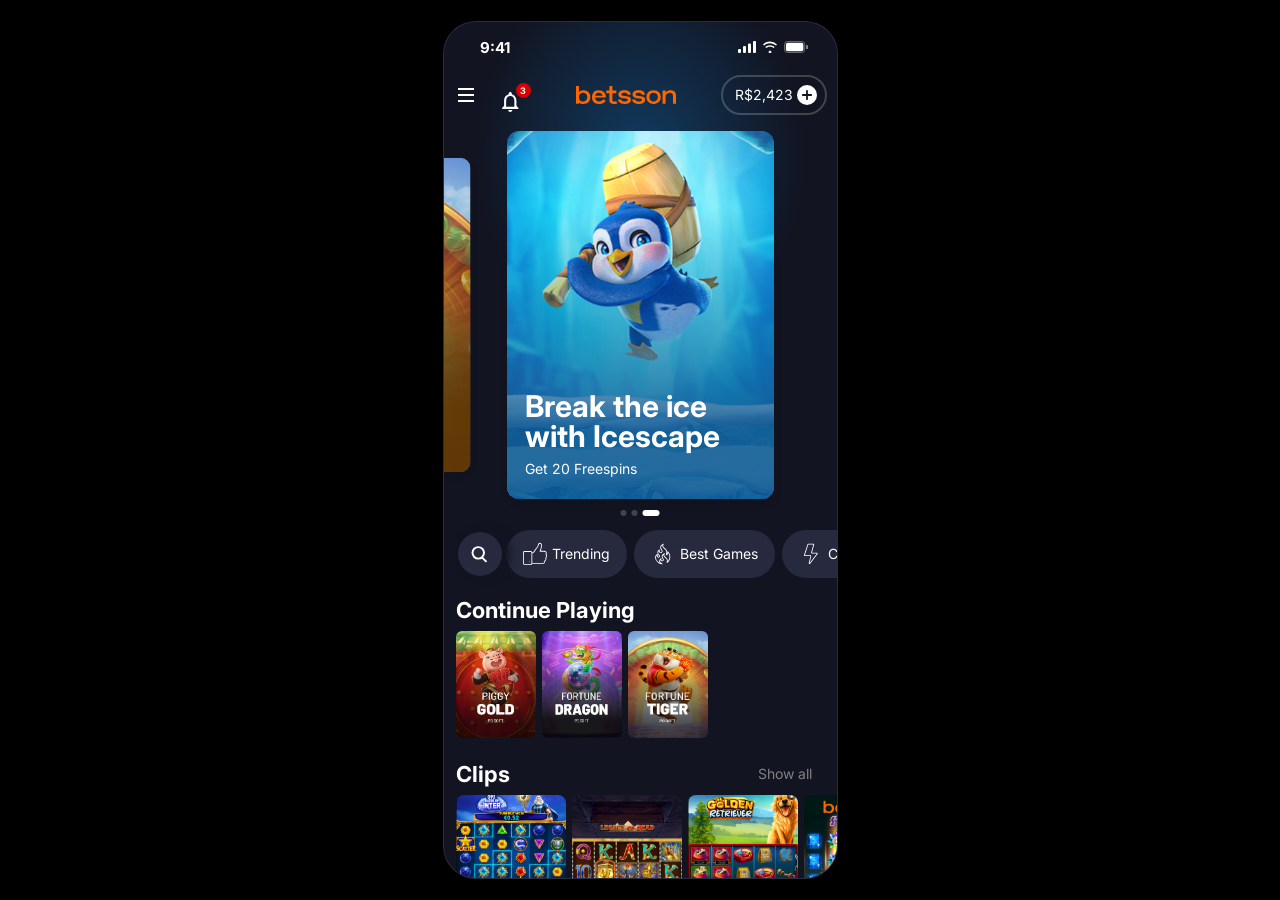
==== index.html @ bba32d08 "Add files via upload" ====
<!doctype html>
<html lang="en">
<head>
<meta charset="utf-8">
<meta name="viewport" content="width=device-width, initial-scale=1, viewport-fit=cover">
<title>Betsson Clips Prototype</title>
<link rel="preconnect" href="https://fonts.googleapis.com">
<link rel="preconnect" href="https://fonts.gstatic.com" crossorigin>
<link href="https://fonts.googleapis.com/css2?family=Inter:ital,wght@0,400;0,600;0,700;1,800&display=swap" rel="stylesheet">
<link rel="stylesheet" href="styles.css">
<script>if(/[?&]embed/.test(location.search))document.documentElement.classList.add("embed")</script>
</head>
<body>
<div class="phone" id="phone">

  <!-- Faux iOS status bar (desktop preview only) -->
  <div class="statusbar" aria-hidden="true">
    <b>9:41</b>
    <span class="sb-icons">
      <svg viewBox="0 0 18 12"><rect x="0" y="8" width="3" height="4" rx="1"/><rect x="5" y="5" width="3" height="7" rx="1"/><rect x="10" y="2.500" width="3" height="9.500" rx="1"/><rect x="15" y="0" width="3" height="12" rx="1"/></svg>
      <svg viewBox="0 0 16 12"><path d="M8 2.200c2.300 0 4.400.9 6 2.400l1-1.100A10.400 10.400 0 0 0 8 .6C5.200.6 2.700 1.600 1 3.500l1 1.100a8.500 8.500 0 0 1 6-2.400zm0 3.500c1.400 0 2.700.5 3.700 1.400l1-1.100A7 7 0 0 0 8 4.200c-1.800 0-3.500.7-4.700 1.800l1 1.100c1-.9 2.300-1.400 3.700-1.400zM8 9.200l1.800 2L8 12.200l-1.800-1z"/></svg>
      <svg viewBox="0 0 27 13"><rect x=".5" y=".5" width="22" height="12" rx="3.500" fill="none" stroke="currentColor" opacity=".4"/><rect x="2" y="2" width="19" height="9" rx="2"/><rect x="24" y="4.200" width="2" height="4.600" rx="1" opacity=".5"/></svg>
    </span>
  </div>

  <!-- ===================== LOBBY ===================== -->
  <main class="lobby" id="lobby">
    <div class="glow" aria-hidden="true"></div>

    <header class="hdr" id="hdr">
      <button class="hdr-btn" aria-label="Menu"><img src="assets/4217b28282eaf7f77b8cc112cfe71c7ecd130ad9.svg" alt=""></button>
      <button class="hdr-bell" aria-label="Notifications">
        <img src="assets/2a3a4ebcdc656366a4cdd5135ac4278b12d14680.svg" alt="">
        <i class="badge">3</i>
      </button>
      <div class="hdr-logo"><img src="assets/bee8d864a2beeeb0bd0342e78868a632bf529bc6.svg" alt="Betsson"></div>
      <button class="balance" aria-label="Balance">
        <span>R$2,423</span>
        <span class="add"><svg viewBox="0 0 20 20"><circle cx="10" cy="10" r="10"/><path d="M10 5.800v8.400M5.800 10h8.400" stroke="#121421" stroke-width="1.800" stroke-linecap="round"/></svg></span>
      </button>
    </header>

    <!-- hero carousel -->
    <section class="hero" id="hero">
      <div class="hero-track" id="heroTrack"></div>
      <div class="dots" id="dots"></div>
    </section>

    <!-- category navigation -->
    <nav class="cats" aria-label="Categories">
      <button class="cat-search" aria-label="Search"><img src="assets/6fe0626aa7426bbd5b0c4608267bcefa43ec1ac7.svg" alt=""></button>
      <div class="cat-list" id="catList"></div>
    </nav>

    <section class="block cont">
      <h2 class="h2">Continue Playing</h2>
      <div class="row row-cont" id="contRow"></div>
    </section>

    <section class="block">
      <div class="h2-row"><h2 class="h2">Clips</h2><a class="all">Show all</a></div>
      <div class="row row-clips" id="clipsRow"></div>
    </section>

    <section class="block">
      <div class="h2-row"><h2 class="h2">Best Games</h2><a class="all">Show all</a></div>
      <div class="row row-games" id="bestRow"></div>
    </section>

    <section class="block">
      <div class="h2-row"><h2 class="h2">Promotions</h2><a class="all">Show all</a></div>
      <div class="row row-promo" id="promoRow"></div>
    </section>

    <section class="block last">
      <div class="h2-row"><h2 class="h2">Top 10 on Betsson</h2></div>
      <div class="row row-top" id="topRow"></div>
    </section>
  </main>

  <!-- ===================== CLIP VIEWER ===================== -->
  <div class="viewer" id="viewer" aria-hidden="true">
    <div class="track" id="track"></div>

    <div class="v-head">
      <button class="v-back" id="closeBtn" aria-label="Close clips"><img src="assets/2dfc20a83c700fce0219f91fd32254f0a949a007.svg" alt=""></button>
      <span class="v-title">Betsson Clips</span>
      <button class="v-sound" id="soundBtn" aria-label="Toggle sound" aria-pressed="false"><svg id="soundIcon" viewBox="0 0 24 24"></svg></button>
    </div>

    
    <div class="burst" id="burst"><img src="assets/361287ce9d54f4c85c846cee9837850985438ed3.svg" alt=""></div>
    <!-- First-time swipe hint -->
    <div class="coach" id="coach" aria-hidden="true">
      <div class="coach-inner">
        <div class="swipe-ico" aria-hidden="true">
          <svg class="chev up" viewBox="0 0 24 24"><path d="M5 15l7-7 7 7"/></svg>
          <span class="dot"></span>
          <svg class="chev down" viewBox="0 0 24 24"><path d="M5 9l7 7 7-7"/></svg>
        </div>
        <b>Swipe up or down</b>
        <span>for more clips</span>
      </div>
    </div>

    <!-- Game info drawer -->
    <div class="scrim" id="scrim"></div>
    <aside class="sheet" id="sheet" aria-hidden="true" aria-label="Game information">
      <div class="sheet-top" id="sheetTop"><div class="grabber"></div></div>
      <div class="sheet-body">
        <h3 class="sheet-title">Game Information</h3>
        <div class="gi">
          <div class="gi-card"><div class="gi-h"><img src="assets/c26acfcb08f976057b96c5b02444fbc05e962fab.svg" alt=""><span>RTP</span></div><div class="gi-v" id="shRtp"></div><i class="gi-i">i</i></div>
          <div class="gi-card"><div class="gi-h"><img src="assets/44a7d6be9bebb27bf6d807fb8bf8e2881e570212.svg" alt=""><span>Max Win</span></div><div class="gi-v" id="shMax"></div><i class="gi-i">i</i></div>
          <div class="gi-card"><div class="gi-h"><img class="flip" src="assets/5128a0f9bd25a6d463f9dcbd92b3fb5090403268.svg" alt=""><span>Volatility</span></div><div class="gi-v vol" id="shVol"></div><i class="gi-i">i</i></div>
          <div class="gi-card"><div class="gi-h"><span class="flame"><svg viewBox="0 0 24 24"><path d="M12 3c.5 3-1.800 4.500-3.200 6.400C7.500 11.100 7 12.500 7 14a5 5 0 0 0 10 0c0-1.300-.5-2.500-1.300-3.500-.2 1-.8 1.800-1.700 2.200.6-3.200-.3-6.700-2-9.700z"/></svg></span><span>Latest Win</span></div><div class="gi-v gi-win"><img src="assets/0970a388b02c486cd082fe21177c220ff64aacc2.svg" alt=""><span id="shWin"></span></div><i class="gi-i">i</i></div>
        </div>

        <div class="tabs" role="tablist">
          <button class="tab on" data-tab="bonuses" role="tab">Bonuses<em>1</em></button>
          <button class="tab" data-tab="tournaments" role="tab">Tournaments<em>1</em></button>
          <button class="tab" data-tab="features" role="tab">Features</button>
        </div>

        <div class="tabpane on" data-pane="bonuses">
          <div class="offer">
            <img src="assets/f5e57929d8b4f64a7096fe86898c6ac0634ab4ef.png" alt="">
            <div><b>PG Soft Cash Drops</b><p>€25,000 in cash prizes to be won over 5 weekends on any PG Soft Game</p></div>
          </div>
        </div>
        <div class="tabpane" data-pane="tournaments">
          <div class="offer">
            <div class="offer-img zeus" style="background-image:url(posters/clip3.png)"></div>
            <div><b>The Big Cash Smash</b><p>Slots Tournament</p><strong class="prize">€150,000</strong></div>
          </div>
        </div>
        <div class="tabpane" data-pane="features">
          <p class="lorem">Tgestas, mi dui rhoncus tortor, quis blandit mi mauris et lectus. Quisque vel dolor vel sem facilisis aliquet. Duis nec sem ac eros aliquam euismod. Nullam imperdiet sem arcu, efficitur volutpat nulla gravida vel. Curabitur blandit laoreet lectus, vulputate molestie est convallis faucibus. Mauris faucibus ultrices tellus at consequat. Etiam iaculis vestibulum mi eu scelerisque. Sed commodo nibh non posuere posuere. Nullam sed tellus mi. Praesent vulputate, sem at consectetur sollicitudin, velit purus euismod est, a sollicitudin nunc quam mattis erat.</p>
        </div>
      </div>
    </aside>

    <div class="toast" id="toast"></div>
  </div>
</div>
<script src="app.js"></script>
</body>
</html>
---- styles.css ----
/* Tokens from the Figma file (Use case 2 / Lobby) */
:root{
  --bg:#121421;           /* page background */
  --navy2:#27293e;        /* "B dark blue 2" */
  --yellow:#fad749;       /* KTO yellow */
  --grey5:#828282;
  --red-text:#ff6d6d;
  --orange:#fa9600;
  --muted:#6b6e8d;
  --amber:#f0b104;
  --line:rgba(255,255,255,.2);
  --accent:#ff6600;   /* main colour for the clips experience */
}
*{box-sizing:border-box;-webkit-tap-highlight-color:transparent}
html,body{margin:0;height:100%;background:#000;color:#fff;font-family:Inter,-apple-system,"SF Pro Text",system-ui,sans-serif}
button{font:inherit;color:inherit;background:none;border:0;cursor:pointer;padding:0}
img{display:block}
h2{margin:0}

/* Device frame: 393 x 856 like the Figma frames */
.phone{position:relative;overflow:hidden;background:var(--bg);margin:0 auto;width:100vw;height:100dvh}
.statusbar{display:none}
@media (min-width:600px){
  body{display:grid;place-items:center}
  .phone{width:393px;height:min(100dvh,856px);border-radius:32px;box-shadow:0 0 0 1px #2a2c40,0 24px 70px #000}
  .statusbar{display:flex;position:absolute;top:0;left:0;right:0;height:50px;padding:0 28px 0 36px;align-items:center;justify-content:space-between;z-index:30;pointer-events:none;font-size:15px}
  .statusbar .sb-icons{display:flex;gap:6px;align-items:center}
  .statusbar svg{height:12px;width:auto;fill:#fff}
  .lobby{padding-top:0}
}

/* ---------- Lobby ---------- */
.lobby{position:absolute;inset:0;overflow-y:auto;overflow-x:hidden;scrollbar-width:none;padding-bottom:40px}
.lobby::-webkit-scrollbar{display:none}
.glow{position:absolute;top:-80px;left:0;right:0;height:560px;pointer-events:none;
  background:radial-gradient(60% 50% at 50% 38%,rgba(15,92,148,.55),transparent 70%)}

/* header (46px under a 50px status area) */
.hdr{position:sticky;top:0;z-index:20;height:96px;padding:50px 10px 0;display:flex;align-items:center;gap:10px;
  transition:background .2s,backdrop-filter .2s}
@media (max-width:599px){.hdr{height:60px;padding-top:14px}}
.hdr.solid{background:rgba(18,20,33,.78);backdrop-filter:blur(20px);-webkit-backdrop-filter:blur(20px)}
.hdr-btn,.hdr-bell{position:relative;width:24px;height:24px;flex:none}
.hdr-btn img,.hdr-bell img{width:24px;height:24px}
.hdr-bell{width:33px;margin-left:10px}
.hdr-bell img{margin-top:7px}
.badge{position:absolute;top:0;left:18px;width:15px;height:15px;border-radius:50%;background:#da0000;font:700 9px/15px Inter,sans-serif;text-align:center;font-style:normal}
.hdr-logo{flex:1;display:flex;justify-content:center;min-width:0}
.hdr-logo img{width:100px;height:18px}
.balance{display:flex;align-items:center;gap:4px;padding:8px 8px 8px 12px;border:2px solid var(--line);border-radius:50px;font-size:14px;line-height:1.45;flex:none}
.add svg{width:20px;height:20px;fill:#fff;display:block}

/* hero carousel: active card 267x368, neighbours scale .854 (228x314) */
.hero{position:relative;height:508px;margin-top:-96px;z-index:1;touch-action:pan-y}
.hero-track{position:absolute;left:0;top:109px;height:368px;display:flex;gap:16.5px;transition:transform .35s cubic-bezier(.2,.8,.2,1);user-select:none}
.hero-track.drag{transition:none}
.hcard{position:relative;flex:none;width:267px;height:368px;border-radius:12px;overflow:hidden;color:#fff;display:flex;flex-direction:column;justify-content:flex-end;padding:21px 18px;
  transform:scale(.854);transition:transform .35s cubic-bezier(.2,.8,.2,1);box-shadow:1px 5px 7.5px rgba(0,0,0,.1);cursor:pointer}
.hcard.on{transform:none}
.hcard img{position:absolute;inset:0;width:100%;height:100%;object-fit:cover}
.hcard::after{content:"";position:absolute;left:0;right:0;bottom:0;height:80%;background:linear-gradient(to top,var(--tint,rgba(101,58,0,.9)) 21%,color-mix(in srgb,var(--tint,rgba(101,58,0,.9)) 45%,transparent) 64%,transparent 100%)}
.hcard>div{position:relative;z-index:1}
.hcard h3{margin:0;font-weight:700;line-height:1.2}
.hcard p{margin:10px 0 0;font-size:14px;line-height:1.2}
.hcard.game{align-items:center;text-align:center}
.hcard.game h3{font-size:23px}
.hcard.game p{opacity:.5}
.hcard.promo h3{font-size:30px;line-height:1}
.hcard.promo p{margin-top:10px}
.pill{display:inline-flex;align-items:center;gap:10px;margin-top:10px;padding:10px 10px 10px 16px;border:2px solid var(--line);border-radius:30px;font-weight:700;font-size:14px}
.pill svg{width:26px;height:26px;fill:none;stroke:#fff;stroke-width:2;transform:rotate(-90deg)}
.dots{position:absolute;left:50%;top:488px;transform:translateX(-50%);display:flex;gap:5px;height:6px}
.dots i{width:6px;height:6px;border-radius:3px;background:rgba(255,255,255,.2);transition:width .25s,background .25s}
.dots i.on{width:17px;background:#fff}

/* category navigation */
.cats{position:relative;height:48px;margin-top:0}
.cat-list{display:flex;gap:7px;padding:0 12px 0 62px;overflow-x:auto;scrollbar-width:none;align-items:center;height:48px}
.cat-list::-webkit-scrollbar{display:none}
.cat{flex:none;display:flex;align-items:center;gap:5px;padding:10px 15px;border-radius:50px;font-size:14px;line-height:1.45;white-space:nowrap;border:2px solid var(--line)}
.cat.fill{background:var(--navy2);border-color:transparent}
.cat img{width:24px;height:24px}
.cat-search{position:absolute;left:14px;top:2px;z-index:2;width:44px;height:44px;border-radius:50%;background:var(--navy2);display:grid;place-items:center;box-shadow:8px 0 10px var(--bg)}
.cat-search img{width:23px;height:23px}

/* sections */
.block{margin-top:0}
.lobby>section.block:nth-of-type(2){margin-top:18px}
.lobby>section.block:nth-of-type(3){margin-top:22px}
.lobby>section.block:nth-of-type(4){margin-top:12px}
.lobby>section.block:nth-of-type(5){margin-top:30px}
.lobby>section.block:nth-of-type(6){margin-top:27px}
.h2,.h2-row{padding:0 12px}
.h2{font-weight:700;font-size:22px;line-height:1.3;height:35px}
.h2-row{display:flex;align-items:flex-start;justify-content:space-between;padding-right:25px;height:35px}
.h2-row .all{line-height:28px}
.h2-row .h2{padding:0}
.all{font-size:14px;line-height:1.45;color:var(--grey5);cursor:pointer}
.row{display:flex;gap:6px;padding:0 12px;overflow-x:auto;scrollbar-width:none;margin-top:0}
.row::-webkit-scrollbar{display:none}

.row-cont .ct{flex:none;width:80px;height:107px;border-radius:6px;object-fit:cover;cursor:pointer}
.row-clips{margin-top:0}
.clip-th{flex:none;position:relative;width:110px;height:193px;border-radius:8px;overflow:hidden;background:#000;cursor:pointer;transition:transform .15s}
.clip-th:active{transform:scale(.97)}
.clip-th img{width:100%;height:100%;object-fit:cover;object-position:center 50%}

.gm{flex:none;position:relative;width:110px;height:179px;cursor:pointer}
.gm .im{width:110px;height:147px;border-radius:6px;object-fit:cover}
.gm .nm{margin-top:5px;font-size:11px;line-height:1;color:#fff}
.gm .pv{margin-top:3px;font-size:9px;line-height:1.45;color:var(--yellow)}
.tag{position:absolute;left:81px;top:5px;padding:1px 2px;border-radius:2px;background:var(--yellow);color:#000;font-weight:700;font-size:8px;line-height:1.45}

.row-promo{gap:10px}
.promo-card{flex:none;width:349px;height:97px;border-radius:12px;background:var(--navy2);padding:14px 11px;font-size:14px;line-height:1.45}
.promo-card b{display:block}
.row-top{gap:0;padding-left:12px}
.tp{flex:none;position:relative;width:133px;height:192px}
.tp .im{position:absolute;left:23px;top:0;width:110px;height:147px;border-radius:6px;object-fit:cover}
.tp .tag{left:104px}
.tp .rank{position:absolute;left:0;bottom:33px;font-weight:800;font-style:italic;font-size:80px;line-height:82px;height:82px;text-shadow:0 0 0 #fff}
.tp .play{position:absolute;left:0;bottom:6px;width:133px;display:flex;align-items:center;gap:4px;font-size:10px;line-height:13px}
.tp .play img{width:9px;height:13px}
.last{padding-bottom:20px}

/* ---------- Clip viewer (Clip frames: 393 x 856) ---------- */
.viewer{position:absolute;inset:0;background:var(--bg);z-index:40;transform:translateY(100%);visibility:hidden;touch-action:none;user-select:none;
  transition:transform .34s cubic-bezier(.4,0,.8,.4),visibility 0s linear .34s}   /* closing: slide down, then hide */
.viewer.open{transform:none;visibility:visible;transition:transform .34s cubic-bezier(.2,.8,.2,1),visibility 0s}
.track{position:absolute;inset:0;transition:transform .35s cubic-bezier(.2,.8,.2,1)}
.track.drag{transition:none}
.slide{position:absolute;left:0;right:0;height:100%;background:var(--bg)}
.vid{position:absolute;left:0;right:0;top:86px;bottom:129px;border-radius:8px;overflow:hidden;background:#000}
/* Crop the recordings: hide the top 8% (iOS status bar) and bottom 22% (game bars, balance, app nav); spin buttons stay visible.
   The media box is 1/0.70 of the container tall and shifted up so only the 8%..78% band shows. */
.vid video,.vid .poster{position:absolute;left:50%;top:-11.4%;height:142.9%;width:auto;aspect-ratio:1180/2556;transform:translateX(-50%);object-fit:fill}  /* compressed clips are 526x1080 (squashed): fill restores the true 1180:2556 phone ratio */
.vid .poster{background:center/cover no-repeat}
.pause-ind{position:absolute;top:50%;left:50%;width:72px;height:72px;margin:-36px;border-radius:50%;background:rgba(18,20,33,.6);display:grid;place-items:center;opacity:0;pointer-events:none;transition:opacity .15s}
.pause-ind svg{width:30px;height:30px;fill:#fff}
.slide.paused .pause-ind{opacity:1}

/* top / bottom fades (header_blur_component) */
.slide::before{content:"";position:absolute;left:0;right:0;top:0;height:147px;background:linear-gradient(var(--bg) 35%,transparent);z-index:1;pointer-events:none}
.slide::after{content:"";position:absolute;left:0;right:0;bottom:0;height:185px;background:linear-gradient(transparent,var(--bg) 30%);z-index:1;pointer-events:none}

.v-head{position:absolute;top:51px;left:0;right:0;height:46px;padding:5px 10px;display:flex;align-items:center;gap:10px;z-index:5}
@media (max-width:599px){.v-head{top:14px}}
.v-back{width:36px;height:36px;border-radius:100px;background:var(--navy2);display:grid;place-items:center;flex:none}
.v-back img{width:12.8px;height:7.8px}
.v-title{flex:1;text-align:center;font-size:16px;line-height:1.45}
.v-sound{width:36px;height:36px;flex:none;border-radius:100px;background:var(--navy2);display:grid;place-items:center;transition:background .2s,transform .15s}
.v-sound:active{transform:scale(.92)}
.v-sound.on{background:var(--accent)}
.v-sound svg{width:20px;height:20px;fill:none;stroke:#fff;stroke-width:2;stroke-linecap:round;stroke-linejoin:round}

.actions{position:absolute;right:18px;bottom:104px;z-index:3;display:flex;flex-direction:column;gap:7px;align-items:center}
.act{display:flex;flex-direction:column;align-items:center;width:42px;font-size:12px;line-height:1.3;text-align:center;overflow:visible}
.act .ci{width:42px;height:42px;border-radius:100px;background:rgba(39,41,62,.6);display:grid;place-items:center;transition:background .2s,transform .15s;margin-bottom:3px}
.act:active .ci{transform:scale(.88)}
.act .ico{width:24px;height:22px;background:#fff;-webkit-mask:var(--m) center/contain no-repeat;mask:var(--m) center/contain no-repeat}
.act[data-act="up"] .ico{transform:rotate(180deg)} /* exported asset is stored upside-down */
.act span{white-space:nowrap}
.act.on .ci{background:var(--accent)}
.act.on .ico{background:#fff}
.act.pop .ci{animation:pop .3s}
@keyframes pop{50%{transform:scale(1.25)}}

.cap{position:absolute;left:16px;right:16px;bottom:34px;z-index:3;display:flex;gap:9px;align-items:flex-start}
.cap-body{flex:0 1 auto}
.cap img{width:41px;height:41px;border-radius:6px;object-fit:cover;flex:none;margin-top:6px}
.cap-body{min-width:0;padding-top:0}
.cap-line{display:flex;align-items:center;gap:8px;height:26px}
.cap-line b{font-weight:400;font-size:18px;line-height:1.45;white-space:nowrap}
.play-cta{margin-left:auto;align-self:center;flex:none;background:var(--accent);color:#fff;font-weight:700;font-size:15px;line-height:1.2;padding:13px 24px;border-radius:99px;white-space:nowrap;transition:transform .15s,filter .15s}
.play-cta:active{transform:scale(.96);filter:brightness(.92)}
.cap-sub{font-size:13px;line-height:1.45;color:#979797;margin-top:3px}

/* latest wins: bubbles pop in at the bottom, drift up and ease to a stop while fading (TikTok-live style) */
.wins{position:absolute;left:16px;bottom:92px;width:270px;height:0;z-index:3;pointer-events:none}
.win{position:absolute;left:var(--x,0);bottom:0;display:flex;align-items:center;gap:8px;max-width:100%;padding:5px 13px 5px 5px;border-radius:30px;
  background:rgba(18,20,33,.5);backdrop-filter:blur(10px);-webkit-backdrop-filter:blur(10px);opacity:0;
  animation:winRise 5.2s cubic-bezier(.3,.45,.6,1) forwards, winFade 5.2s linear forwards}
.win img{width:28px;height:28px;flex:none} /* the flag asset is already circular */
.win div{min-width:0}
.win small{display:block;font-size:10.5px;line-height:1.3;color:rgba(255,255,255,.6)}
.win p{margin:0;font-size:12px;line-height:1.35;white-space:nowrap;overflow:hidden;text-overflow:ellipsis}
.win b{font-weight:700;color:var(--accent)}
@keyframes winRise{from{transform:translateY(22px) scale(.9)}to{transform:translateY(-112px) scale(1)}}
@keyframes winFade{0%{opacity:0}7%{opacity:1}68%{opacity:1}100%{opacity:0}}


/* game info drawer: ~3/4 of the screen */
.scrim{position:absolute;inset:0;background:rgba(0,0,0,.6);opacity:0;pointer-events:none;transition:opacity .25s;z-index:9}
.scrim.on{opacity:1;pointer-events:auto}
.sheet{position:absolute;left:0;right:0;bottom:0;height:75%;z-index:10;background:#12141f;border-radius:20px 20px 0 0;display:flex;flex-direction:column;
 transform:translateY(105%);transition:transform .32s cubic-bezier(.2,.8,.2,1)}
.sheet.on{transform:none}
.sheet.dragging{transition:none}
.sheet-top{padding:10px 0 6px;cursor:grab;touch-action:none;flex:none}
.grabber{width:40px;height:4px;border-radius:2px;background:rgba(255,255,255,.25);margin:0 auto}
.sheet-body{flex:1;overflow-y:auto;padding:12px 16px 32px;scrollbar-width:none}
.sheet-body::-webkit-scrollbar{display:none}
.sheet-title{margin:0 0 18px 2px;font-size:22px;line-height:1.3;font-weight:700}

.gi{display:grid;grid-template-columns:1fr 1fr;gap:12px}
.gi-card{position:relative;background:var(--navy2);border-radius:14px;height:97px;padding:11px 11px 10px}
.gi-h{display:flex;align-items:center;gap:8px;font-size:17px;font-weight:600;line-height:1.2}
.gi-h img{width:20px;height:20px}
.gi-h img.flip{transform:rotate(180deg)}
.gi-v{position:absolute;left:11px;bottom:9px;font-size:22px;line-height:1.2;color:#8e91b3;display:flex;align-items:center;gap:6px}
.gi-v.vol{font-size:18px;color:var(--amber)}
.gi-v.gi-win{font-size:16px}
.gi-v.gi-win img{width:18px;height:18px}
.gi-i{position:absolute;right:10px;bottom:10px;width:17px;height:17px;border-radius:50%;background:rgba(255,255,255,.12);color:rgba(18,20,33,.85);font:700 11px/17px Inter,sans-serif;text-align:center;font-style:normal}
.flame{width:20px;height:20px;border-radius:5px;background:rgba(218,0,0,.28);display:grid;place-items:center}
.flame svg{width:14px;height:14px;fill:#ff3b30}

.tabs{display:grid;grid-template-columns:repeat(3,1fr);margin:18px 0 0;border-bottom:1px solid rgba(255,255,255,.08)}
.tab{position:relative;padding:14px 0 12px;font-size:15px;line-height:1.3;color:#fff;opacity:.75;display:flex;justify-content:center;align-items:flex-start;gap:3px}
.tab em{font-style:normal;font-weight:700;font-size:10px;line-height:18px;width:18px;height:18px;border-radius:50%;background:var(--accent);color:#000;text-align:center;margin-top:-6px}
.tab.on{opacity:1}
.tab.on::after{content:"";position:absolute;left:0;right:0;bottom:-1px;height:2px;background:var(--accent)}
.tabpane{display:none;padding-top:16px}
.tabpane.on{display:block;animation:paneIn .25s ease}
@keyframes paneIn{from{opacity:0;transform:translateY(6px)}}

.offer{display:flex;gap:16px;align-items:center;background:var(--navy2);border-radius:16px;padding:10px}
.offer>img,.offer-img{width:82px;height:82px;border-radius:8px;flex:none;object-fit:cover}
.offer-img.zeus{background-size:330%;background-position:92% 6%;background-repeat:no-repeat}
.offer b{display:block;font-size:17px;line-height:1.3}
.offer p{margin:4px 0 0;font-size:14px;line-height:1.45;color:#8e91b3}
.prize{display:block;margin-top:8px;font-size:26px;line-height:1.1;font-weight:400;color:var(--accent)}
.lorem{margin:6px 2px 0;font-size:15px;line-height:1.7}
.st{display:flex;flex-direction:column;align-items:center;gap:4px;font-size:12px;line-height:1.3}
.st img{width:30px;height:30px}
.st .flip{transform:rotate(180deg)}
.st b{font-weight:600}
.st span{color:var(--muted);font-weight:400}
.st .vol{color:var(--amber)}

.burst{position:absolute;top:44%;left:50%;width:96px;height:96px;margin:-48px;pointer-events:none;opacity:0;z-index:6}
.burst img{width:100%;height:100%;filter:invert(1) brightness(.5) sepia(1) saturate(8) hue-rotate(-30deg) drop-shadow(0 4px 12px #0008)}
.burst.go{animation:burst .7s ease-out}
@keyframes burst{0%{opacity:0;transform:scale(.4)}25%{opacity:1;transform:scale(1.15)}100%{opacity:0;transform:scale(1.3) translateY(-30px)}}
.toast{position:absolute;left:50%;bottom:205px;transform:translate(-50%,10px);background:var(--navy2);padding:10px 16px;border-radius:99px;font-size:13px;opacity:0;pointer-events:none;transition:.25s;z-index:8;white-space:nowrap}
.toast.show{opacity:1;transform:translate(-50%,0)}

/* ---------- ?embed: rendered inside the presentation phone frame (393 x 852) ---------- */
html.embed body{display:block}
html.embed .phone{width:100vw;height:100dvh;border-radius:0;box-shadow:none}
html.embed .statusbar{display:flex;position:absolute;top:0;left:0;right:0;height:50px;padding:0 28px 0 36px;align-items:center;justify-content:space-between;z-index:60;pointer-events:none;font-size:15px}
html.embed .statusbar .sb-icons{display:flex;gap:6px;align-items:center}
html.embed .statusbar svg{height:12px;width:auto;fill:#fff}
html.embed .hdr{height:96px;padding-top:50px}
html.embed .v-head{top:51px}

/* ---------- first-time swipe hint ---------- */
.coach{position:absolute;inset:0;z-index:7;display:grid;place-items:center;background:rgba(10,11,20,.66);
  -webkit-backdrop-filter:blur(3px);backdrop-filter:blur(3px);opacity:0;pointer-events:none;transition:opacity .35s ease}
.coach.on{opacity:1}
.coach-inner{display:flex;flex-direction:column;align-items:center;text-align:center;gap:4px;transform:translateY(8px);transition:transform .35s ease}
.coach.on .coach-inner{transform:none}
.coach-inner b{margin-top:14px;font-size:22px;line-height:1.25;font-weight:700}
.coach-inner span{font-size:15px;line-height:1.4;color:rgba(255,255,255,.7)}
.swipe-ico{position:relative;width:64px;height:150px}
.swipe-ico .chev{position:absolute;left:50%;width:30px;height:30px;margin-left:-15px;fill:none;stroke:#fff;stroke-width:2.4;stroke-linecap:round;stroke-linejoin:round;opacity:.5}
.swipe-ico .up{top:0;animation:chevUp 2.4s ease-in-out infinite}
.swipe-ico .down{bottom:0;animation:chevDown 2.4s ease-in-out infinite}
.swipe-ico .dot{position:absolute;left:50%;top:50%;width:38px;height:38px;margin:-19px 0 0 -19px;border-radius:50%;background:rgba(255,255,255,.92);
  box-shadow:0 0 0 8px rgba(255,102,0,.35),0 4px 14px rgba(0,0,0,.4);animation:swipeDot 2.4s cubic-bezier(.45,0,.25,1) infinite}
@keyframes swipeDot{0%,100%{transform:translateY(0) scale(1)}20%{transform:translateY(0) scale(.88)}45%{transform:translateY(-38px) scale(.88)}60%{transform:translateY(-38px) scale(1)}75%{transform:translateY(0) scale(.88)}90%{transform:translateY(34px) scale(.88)}}
@keyframes chevUp{0%,15%,60%,100%{opacity:.3}30%,45%{opacity:1;transform:translateY(-4px)}}
@keyframes chevDown{0%,70%,100%{opacity:.3}85%,92%{opacity:1;transform:translateY(4px)}}
@media (prefers-reduced-motion:reduce){.swipe-ico .dot,.swipe-ico .chev{animation:none}}
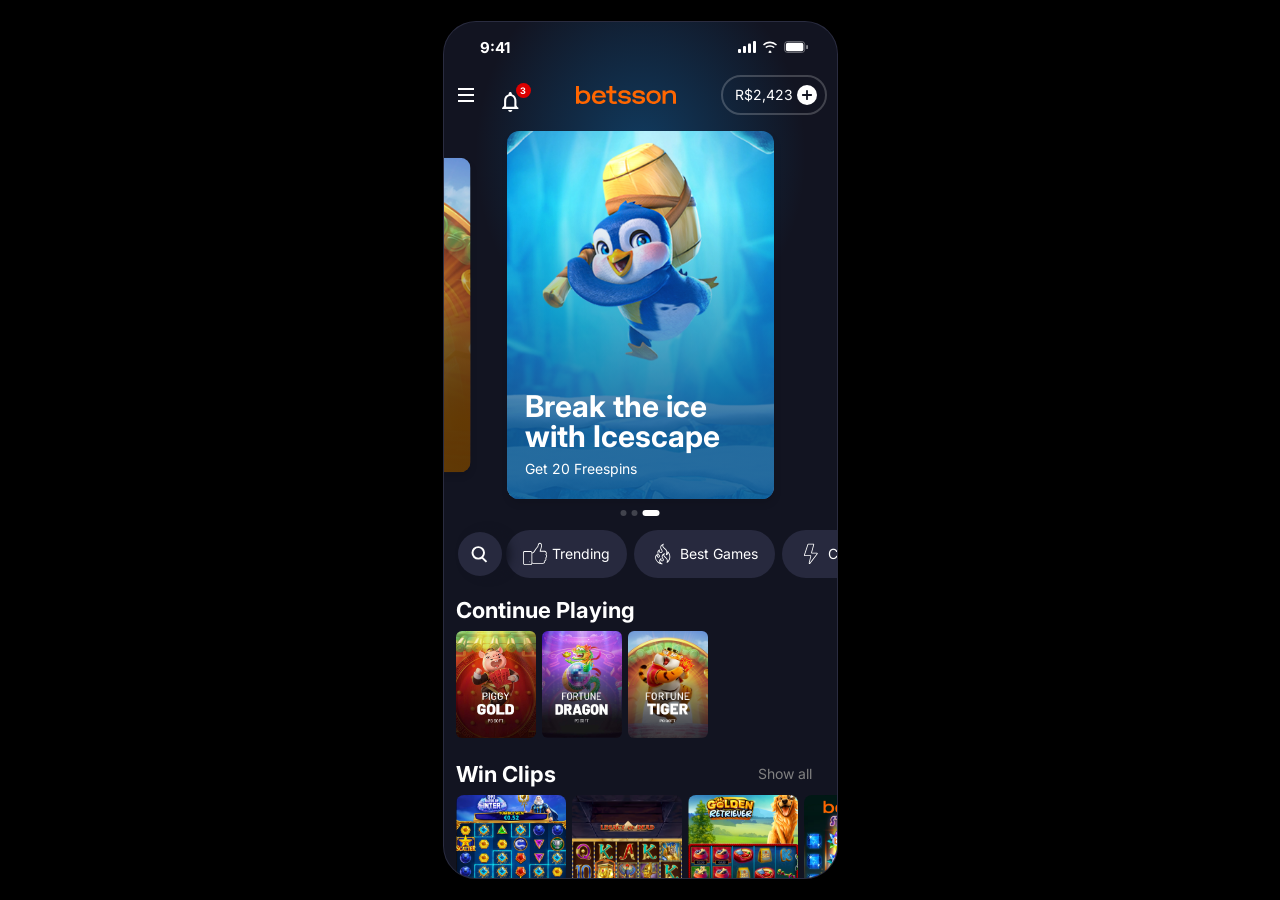
==== commit 9ffbcd72: "Add files via upload" ====
--- a/index.html
+++ b/index.html
@@ -58,7 +58,7 @@
     </section>
 
     <section class="block">
-      <div class="h2-row"><h2 class="h2">Clips</h2><a class="all">Show all</a></div>
+      <div class="h2-row"><h2 class="h2">Win Clips</h2><a class="all">Show all</a></div>
       <div class="row row-clips" id="clipsRow"></div>
     </section>
 
@@ -84,7 +84,7 @@
 
     <div class="v-head">
       <button class="v-back" id="closeBtn" aria-label="Close clips"><img src="assets/2dfc20a83c700fce0219f91fd32254f0a949a007.svg" alt=""></button>
-      <span class="v-title">Betsson Clips</span>
+      <span class="v-title">Betsson Win Clips</span>
       <button class="v-sound" id="soundBtn" aria-label="Toggle sound" aria-pressed="false"><svg id="soundIcon" viewBox="0 0 24 24"></svg></button>
     </div>
 
--- a/styles.css
+++ b/styles.css
@@ -130,18 +130,26 @@
 .track{position:absolute;inset:0;transition:transform .35s cubic-bezier(.2,.8,.2,1)}
 .track.drag{transition:none}
 .slide{position:absolute;left:0;right:0;height:100%;background:var(--bg)}
-.vid{position:absolute;left:0;right:0;top:86px;bottom:129px;border-radius:8px;overflow:hidden;background:#000}
+.slide{container-type:size}
+/* Video window: scaled from the container WIDTH (so it always spans edge to edge, also on short Safari viewports),
+   showing the 8%..78% band of the recording (hides status bar + game controls). */
+.vid{position:absolute;left:0;right:0;top:86px;bottom:129px;   /* fallback without container units */
+  height:min(calc(100cqh - 86px - 60px), calc(100cqw * 2.1661 * .70));
+  border-radius:8px;overflow:hidden;background:#000;isolation:isolate;-webkit-transform:translateZ(0);transform:translateZ(0)}
+.media{position:absolute;left:0;top:0;width:100%;padding-top:216.61%;transform:translateY(-8%)}
+.media video,.media .poster{position:absolute;inset:0;width:100%;height:100%;object-fit:fill}  /* clips were compressed to 526x1080 (squashed): fill restores 1180:2556 */
+.media .poster{background:center/100% 100% no-repeat}
+/* fades are real elements (not pseudo-elements) on their own compositing layer: iOS Safari draws <video> above generated content */
+.fade{position:absolute;left:0;right:0;z-index:2;pointer-events:none;-webkit-transform:translateZ(0);transform:translateZ(0)}
+.fade-t{top:0;height:70px;background:linear-gradient(to bottom,rgb(18,20,33),rgba(18,20,33,0))}
+.fade-b{bottom:0;height:130px;background:linear-gradient(to bottom,rgba(18,20,33,0),rgb(18,20,33) 92%)}
 /* Crop the recordings: hide the top 8% (iOS status bar) and bottom 22% (game bars, balance, app nav); spin buttons stay visible.
    The media box is 1/0.70 of the container tall and shifted up so only the 8%..78% band shows. */
-.vid video,.vid .poster{position:absolute;left:50%;top:-11.4%;height:142.9%;width:auto;aspect-ratio:1180/2556;transform:translateX(-50%);object-fit:fill}  /* compressed clips are 526x1080 (squashed): fill restores the true 1180:2556 phone ratio */
-.vid .poster{background:center/cover no-repeat}
-.pause-ind{position:absolute;top:50%;left:50%;width:72px;height:72px;margin:-36px;border-radius:50%;background:rgba(18,20,33,.6);display:grid;place-items:center;opacity:0;pointer-events:none;transition:opacity .15s}
+.pause-ind{z-index:3;position:absolute;top:50%;left:50%;width:72px;height:72px;margin:-36px;border-radius:50%;background:rgba(18,20,33,.6);display:grid;place-items:center;opacity:0;pointer-events:none;transition:opacity .15s}
 .pause-ind svg{width:30px;height:30px;fill:#fff}
 .slide.paused .pause-ind{opacity:1}
 
 /* top / bottom fades (header_blur_component) */
-.slide::before{content:"";position:absolute;left:0;right:0;top:0;height:147px;background:linear-gradient(var(--bg) 35%,transparent);z-index:1;pointer-events:none}
-.slide::after{content:"";position:absolute;left:0;right:0;bottom:0;height:185px;background:linear-gradient(transparent,var(--bg) 30%);z-index:1;pointer-events:none}
 
 .v-head{position:absolute;top:51px;left:0;right:0;height:46px;padding:5px 10px;display:flex;align-items:center;gap:10px;z-index:5}
 @media (max-width:599px){.v-head{top:14px}}
